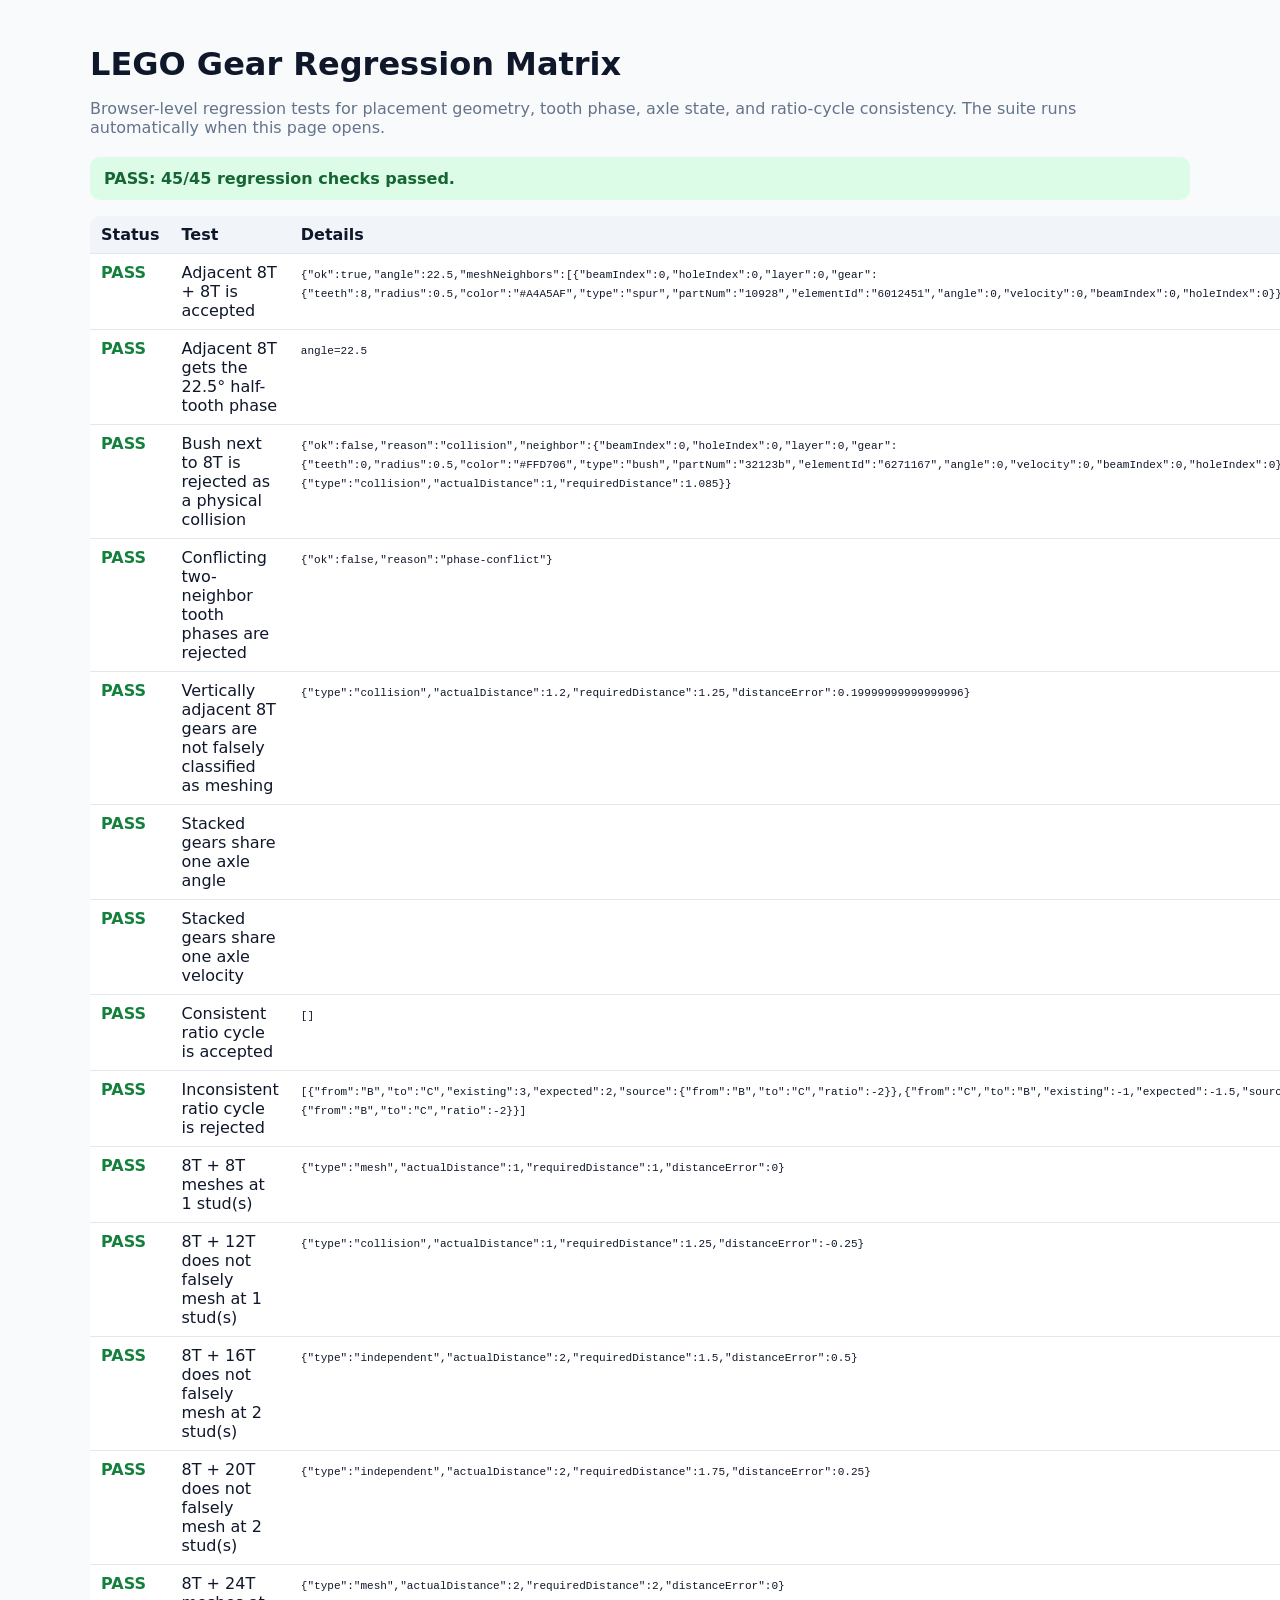
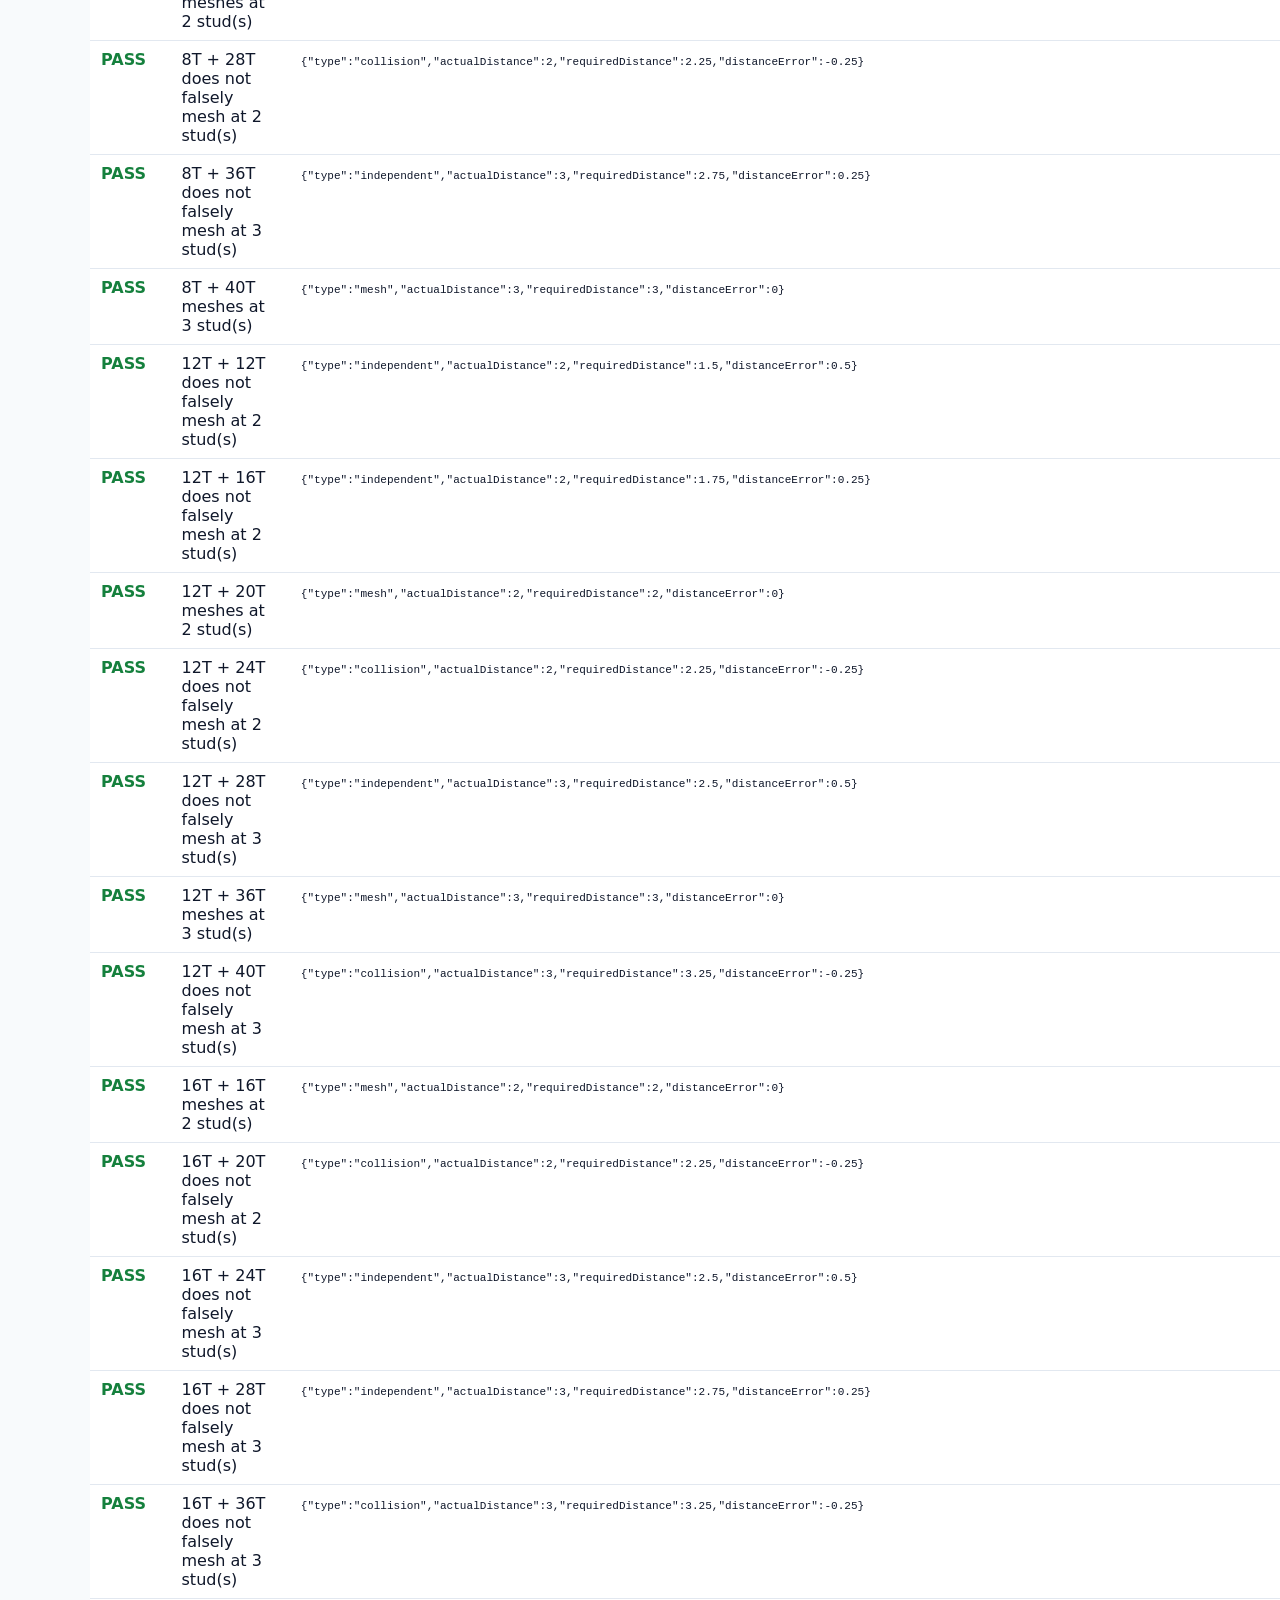
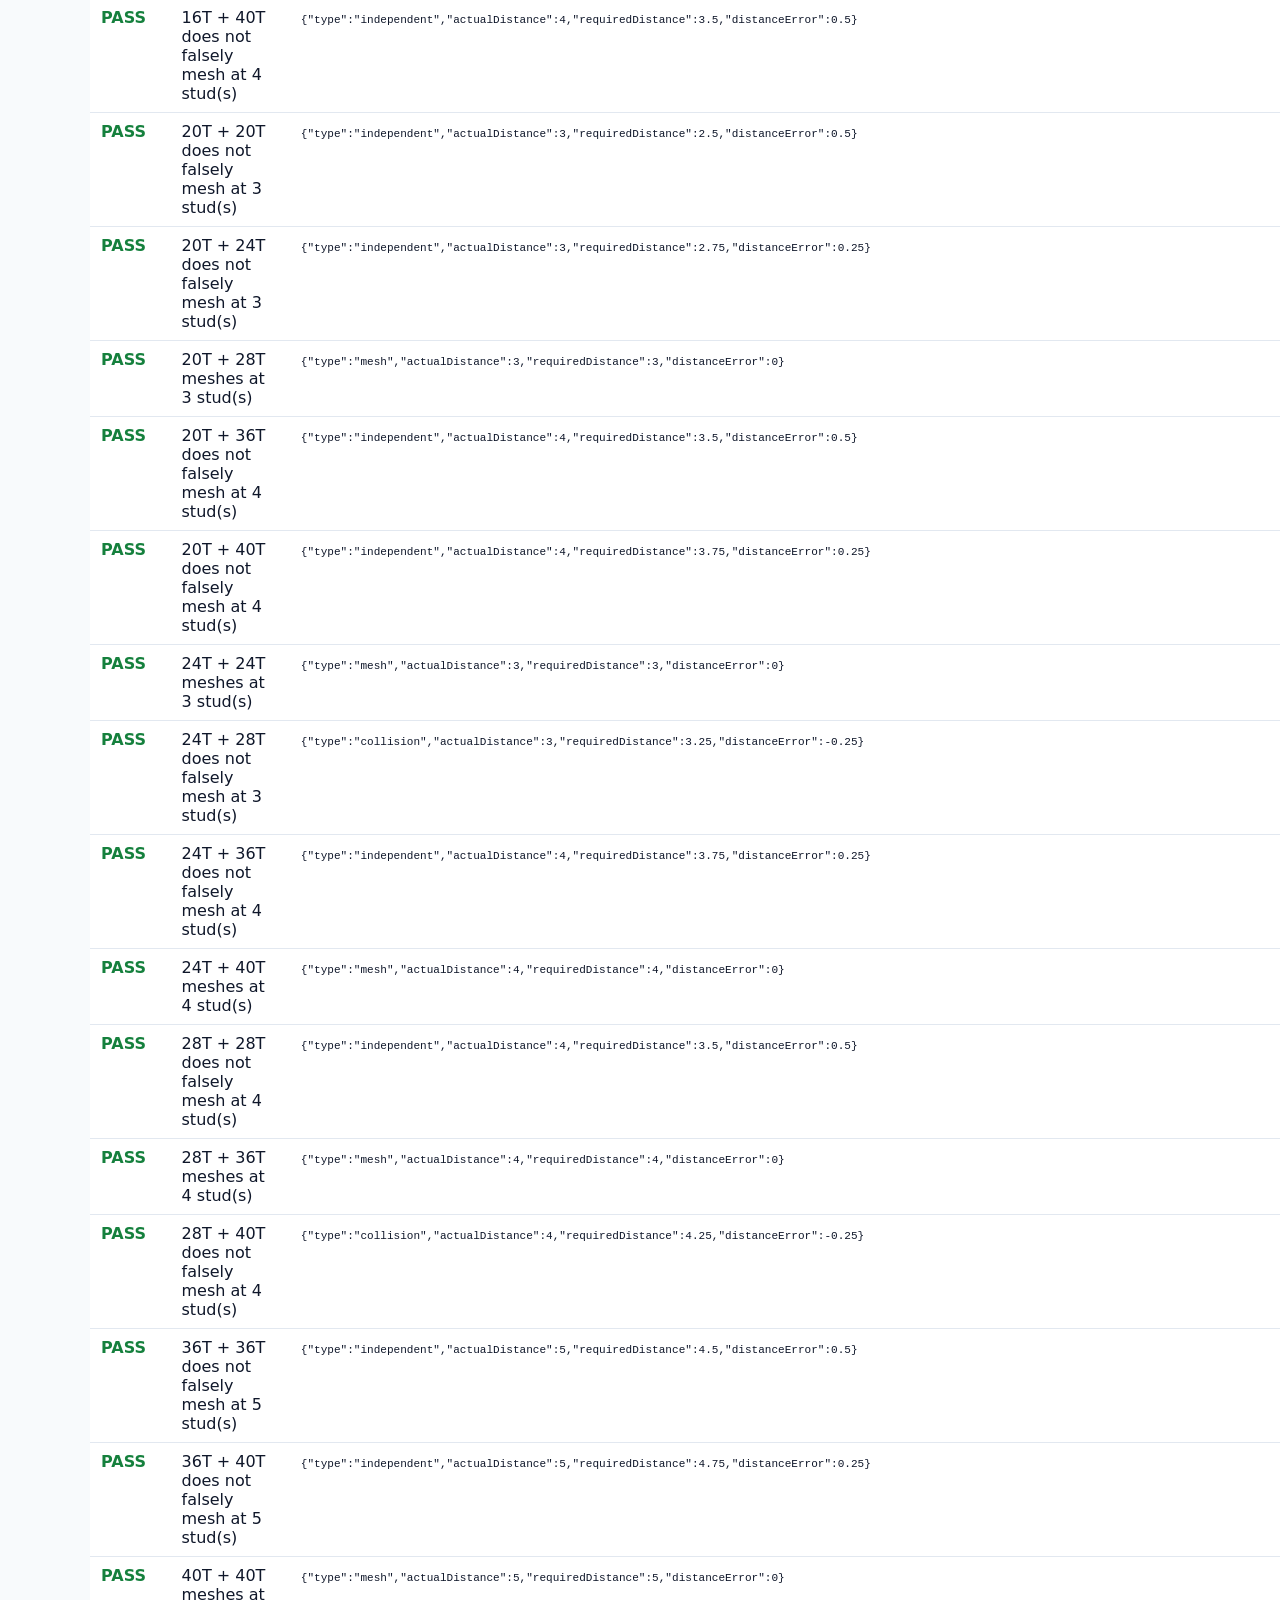
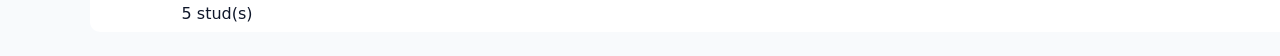
==== tests/gear-regression.html @ 3d49e3b6 "Add LEGO gear regression matrix" ====
<!DOCTYPE html>
<html lang="en">
<head>
    <meta charset="UTF-8">
    <meta name="viewport" content="width=device-width, initial-scale=1.0">
    <title>LEGO Gear Regression Matrix</title>
    <style>
        body {
            margin: 0;
            padding: 24px;
            font-family: system-ui, -apple-system, BlinkMacSystemFont, "Segoe UI", sans-serif;
            background: #f8fafc;
            color: #0f172a;
        }
        main {
            max-width: 1100px;
            margin: 0 auto;
        }
        h1 { margin-bottom: 8px; }
        .note { color: #64748b; margin-bottom: 20px; }
        #summary {
            padding: 12px 14px;
            border-radius: 10px;
            background: #e2e8f0;
            font-weight: 700;
            margin-bottom: 16px;
        }
        #summary.pass { background: #dcfce7; color: #166534; }
        #summary.fail { background: #fee2e2; color: #991b1b; }
        table {
            width: 100%;
            border-collapse: collapse;
            background: #fff;
            border-radius: 10px;
            overflow: hidden;
        }
        th, td {
            padding: 9px 11px;
            text-align: left;
            border-bottom: 1px solid #e2e8f0;
            vertical-align: top;
        }
        th { background: #f1f5f9; }
        tr:last-child td { border-bottom: 0; }
        .ok { color: #15803d; font-weight: 800; }
        .bad { color: #b91c1c; font-weight: 800; }
        code { font-size: 0.85em; }
    </style>
</head>
<body>
    <main>
        <h1>LEGO Gear Regression Matrix</h1>
        <p class="note">
            Browser-level regression tests for placement geometry, tooth phase, axle state,
            and ratio-cycle consistency. The suite runs automatically when this page opens.
        </p>
        <div id="summary">Running…</div>
        <table>
            <thead>
                <tr><th>Status</th><th>Test</th><th>Details</th></tr>
            </thead>
            <tbody id="results"></tbody>
        </table>
    </main>

    <script src="../js/config.js"></script>
    <script src="../js/simulation.js"></script>
    <script src="./gear-regression.test.js"></script>
</body>
</html>
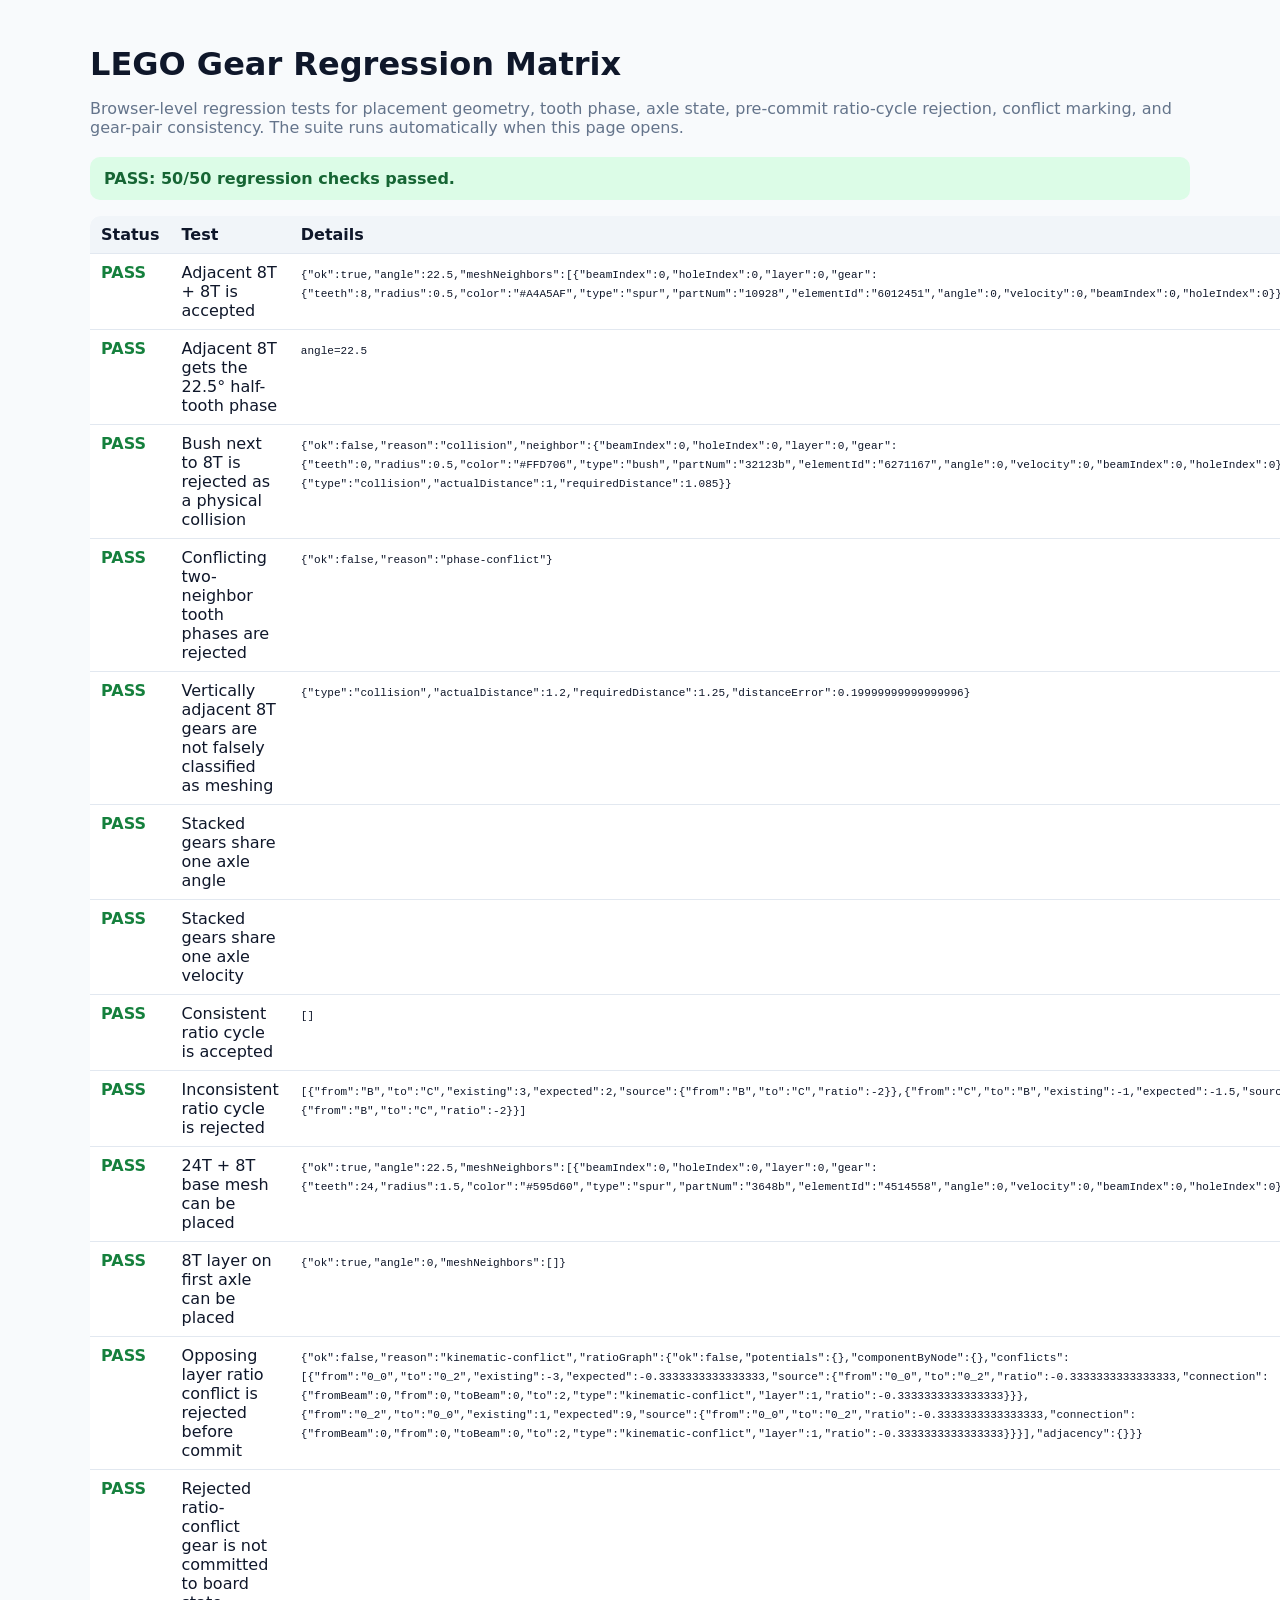
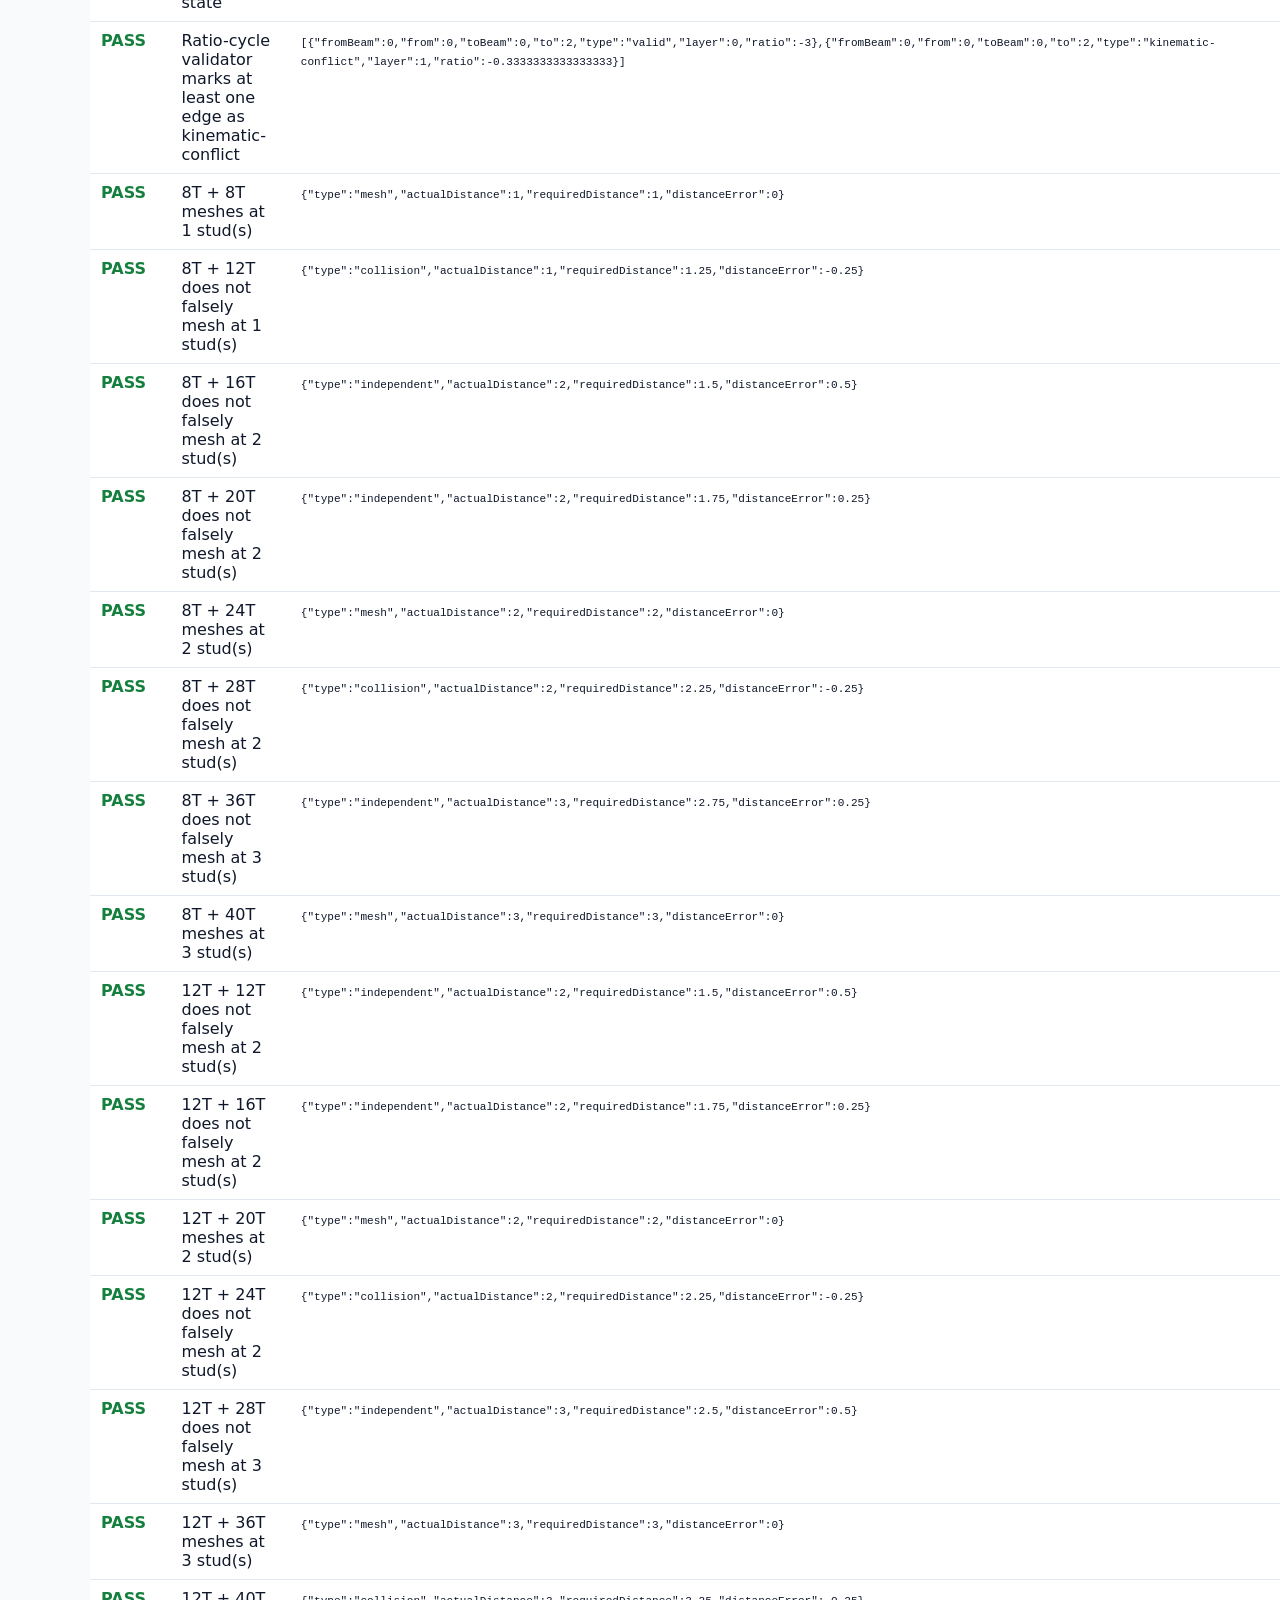
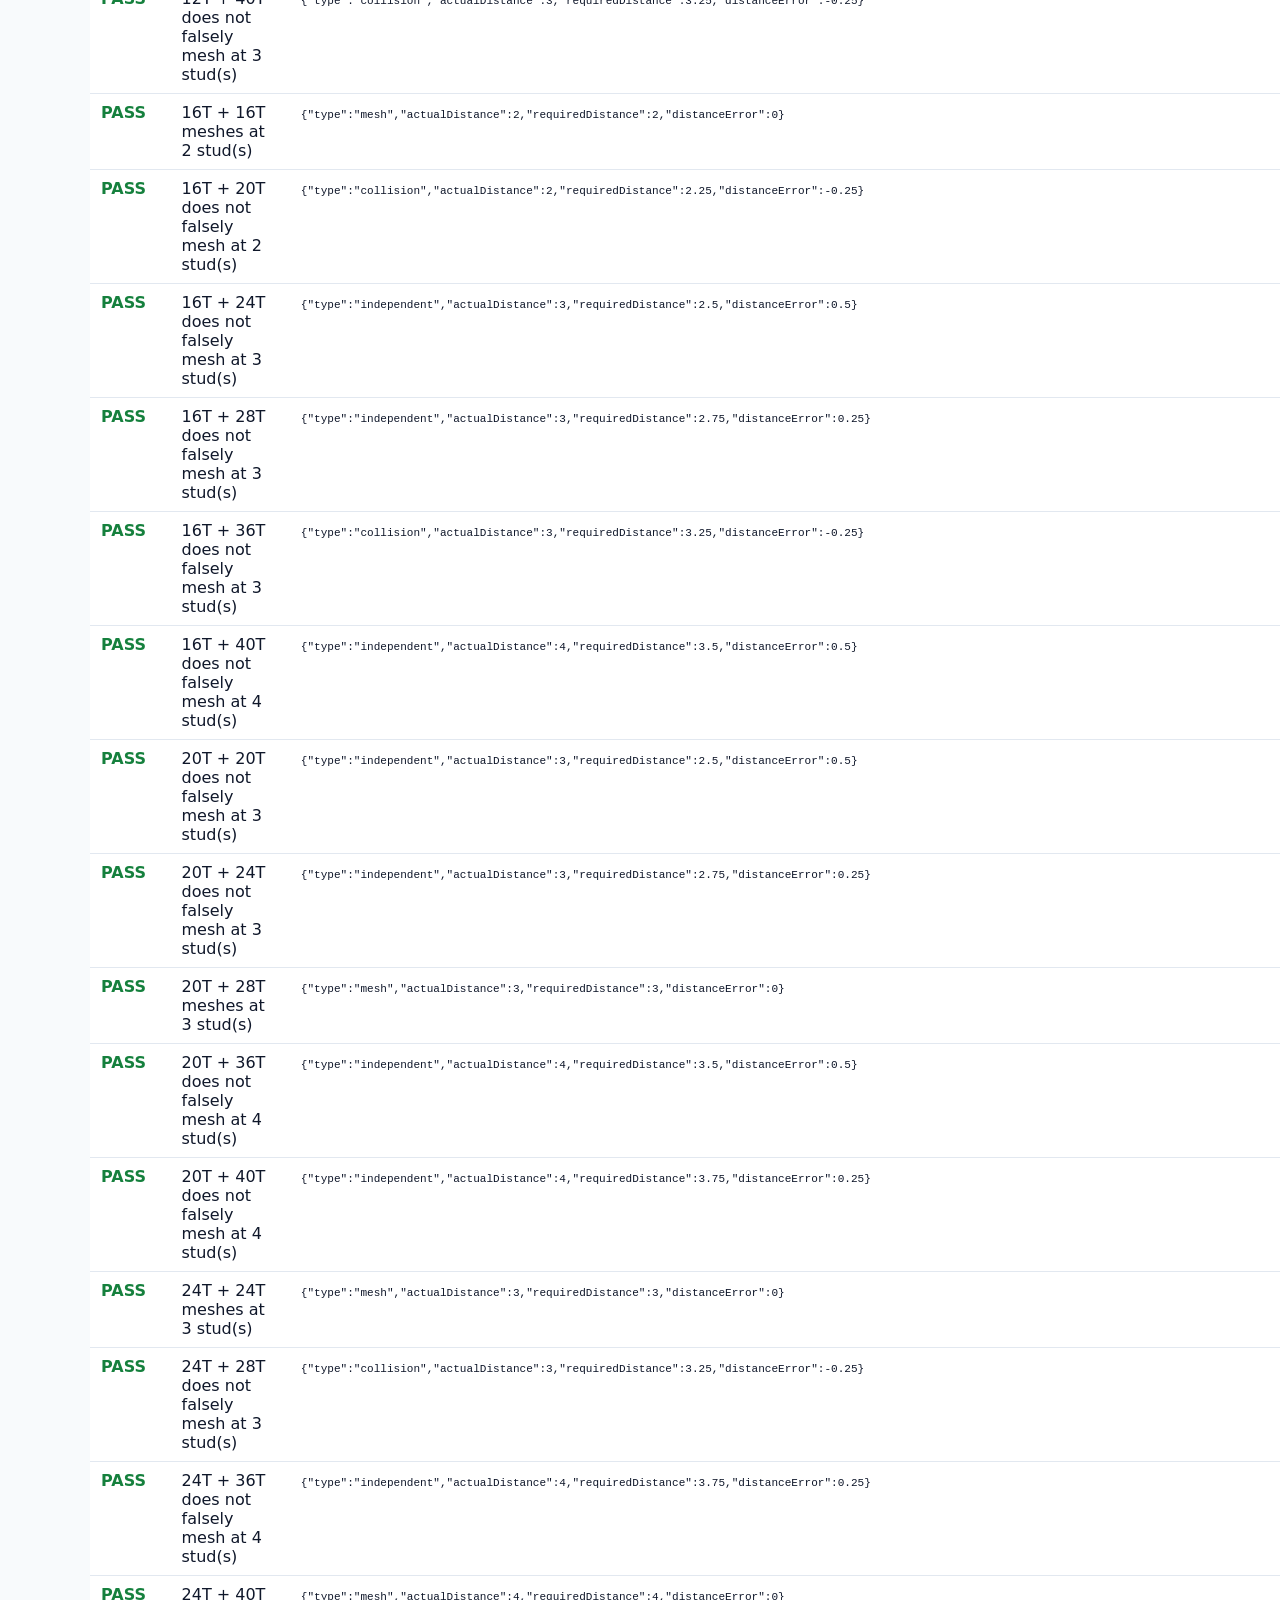
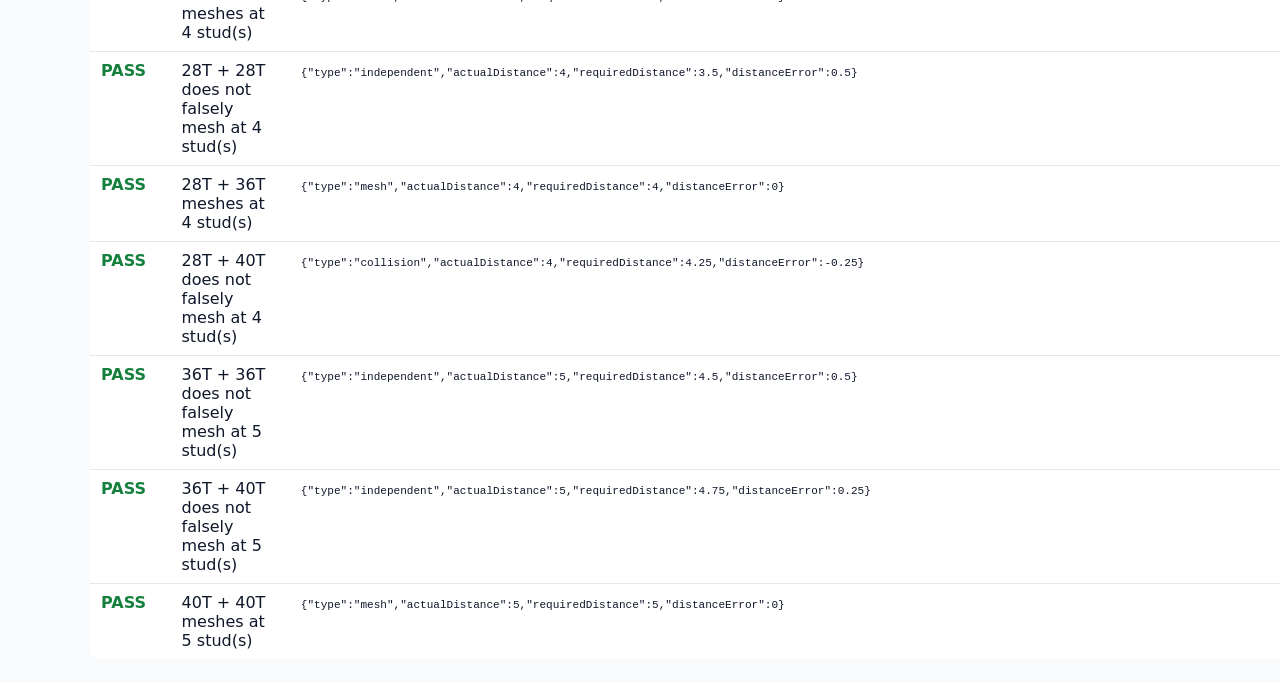
==== commit 019ea33c: "Harden axle constraints before gear placement" ====
--- a/tests/gear-regression.html
+++ b/tests/gear-regression.html
@@ -52,7 +52,8 @@
         <h1>LEGO Gear Regression Matrix</h1>
         <p class="note">
             Browser-level regression tests for placement geometry, tooth phase, axle state,
-            and ratio-cycle consistency. The suite runs automatically when this page opens.
+            pre-commit ratio-cycle rejection, conflict marking, and gear-pair consistency.
+            The suite runs automatically when this page opens.
         </p>
         <div id="summary">Running…</div>
         <table>
